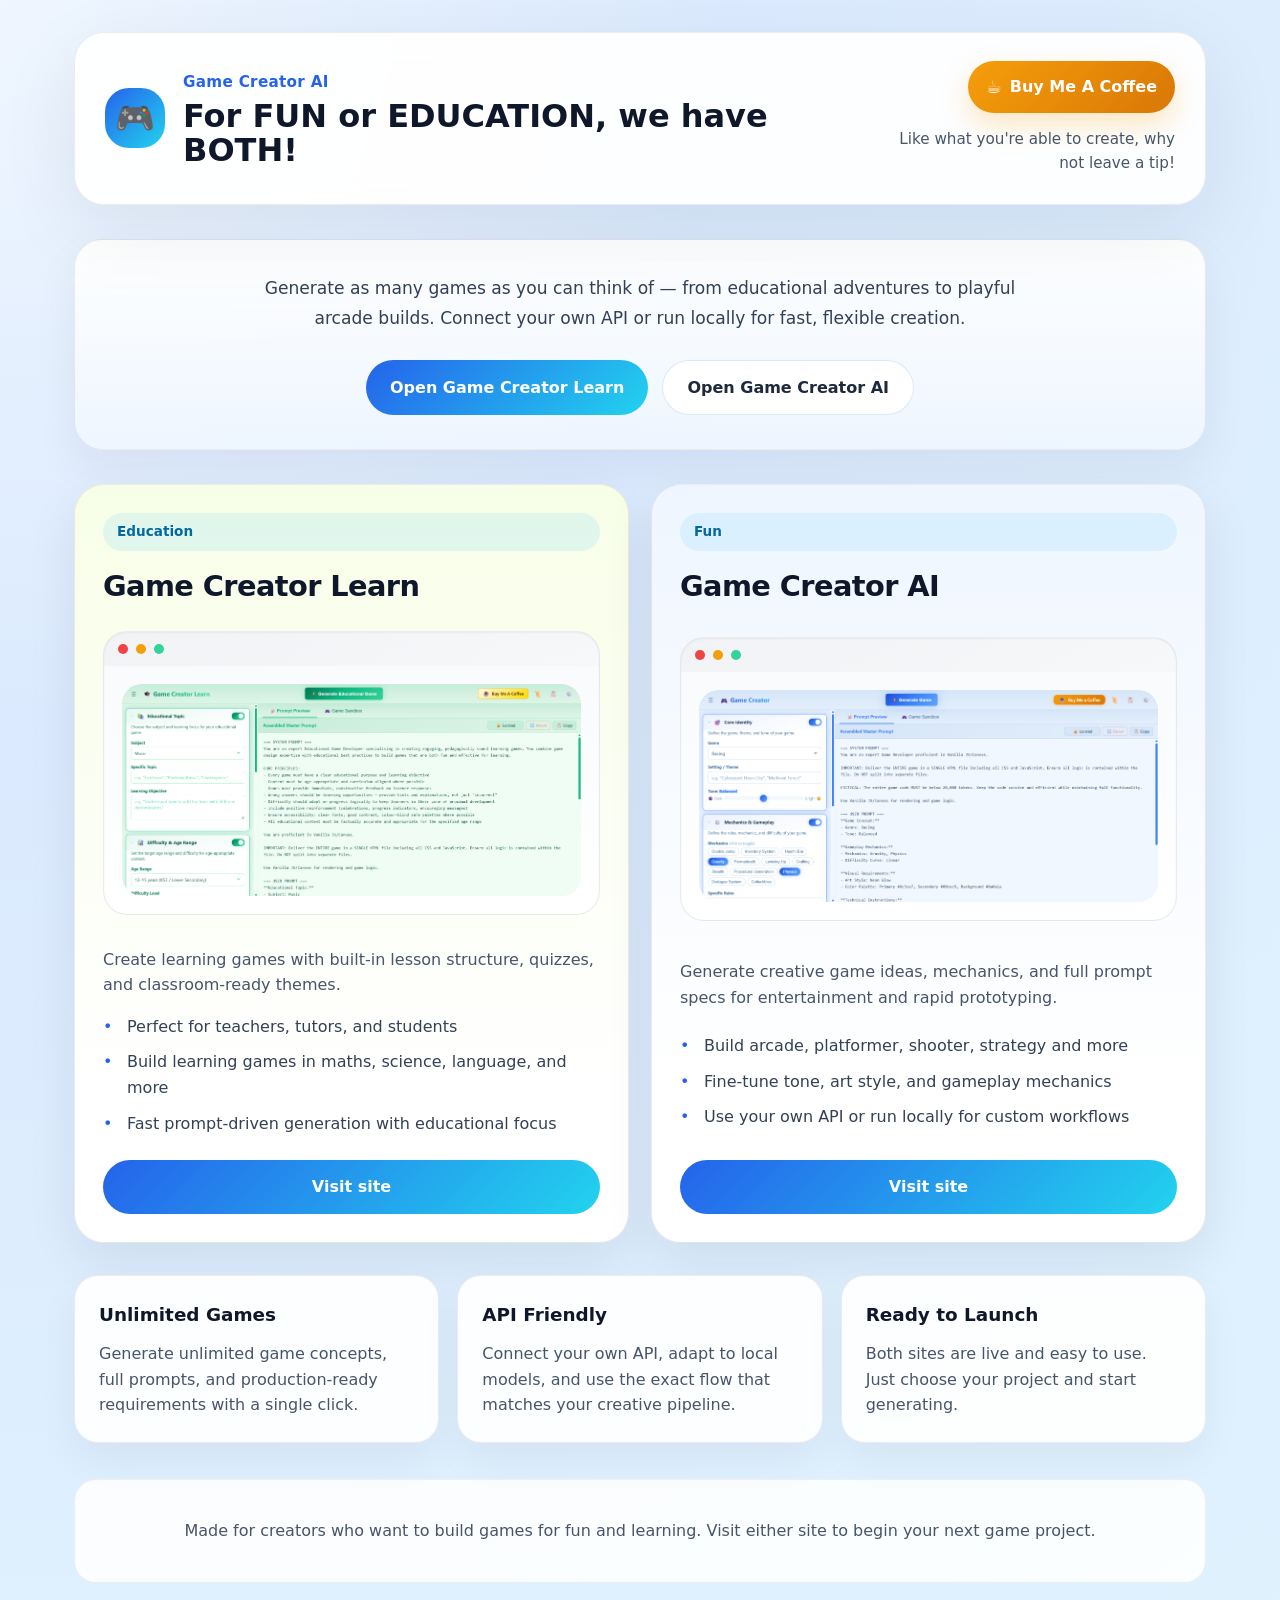
==== landing/index.html @ a36ef40f "Add real site screenshot previews to landing page" ====
<!DOCTYPE html>
<html lang="en">
<head>
  <meta charset="UTF-8">
  <meta name="viewport" content="width=device-width, initial-scale=1.0">
  <title>Game Creator AI — Launchpad</title>
  <link rel="stylesheet" href="style.css">
</head>
<body>
  <div class="page-shell">
    <header class="hero-header">
      <div class="brand-group">
        <div class="brand-mark">🎮</div>
        <div>
          <p class="eyebrow">Game Creator AI</p>
          <h1>For FUN or EDUCATION, we have BOTH!</h1>
        </div>
      </div>

      <div class="top-right">
        <a class="coffee-button" href="https://buymeacoffee.com/alvescrafter" target="_blank" rel="noopener noreferrer">
          <span class="coffee-icon">☕</span>
          Buy Me A Coffee
        </a>
        <p class="coffee-note">Like what you're able to create, why not leave a tip!</p>
      </div>
    </header>

    <section class="hero-panel">
      <p class="hero-copy">Generate as many games as you can think of — from educational adventures to playful arcade builds. Connect your own API or run locally for fast, flexible creation.</p>
      <div class="hero-actions">
        <a class="hero-btn primary" href="https://aigamecreatorlearn.netlify.app/" target="_blank" rel="noopener noreferrer">Open Game Creator Learn</a>
        <a class="hero-btn secondary" href="https://gamecreatorai.netlify.app/" target="_blank" rel="noopener noreferrer">Open Game Creator AI</a>
      </div>
    </section>

    <section class="site-grid">
      <article class="site-card card-bright">
        <div class="site-card-top">
          <div class="site-badge">Education</div>
          <h2>Game Creator Learn</h2>
        </div>

        <div class="site-preview" aria-hidden="true">
          <div class="preview-toolbar"><span></span><span></span><span></span></div>
          <div class="preview-content">
            <div class="preview-window">
              <img class="preview-image" src="../game%20creator%20learn%20pic.png" alt="Game Creator Learn screenshot">
            </div>
          </div>
        </div>

        <p>Create learning games with built-in lesson structure, quizzes, and classroom-ready themes.</p>
        <ul>
          <li>Perfect for teachers, tutors, and students</li>
          <li>Build learning games in maths, science, language, and more</li>
          <li>Fast prompt-driven generation with educational focus</li>
        </ul>
        <a class="card-link" href="https://aigamecreatorlearn.netlify.app/" target="_blank" rel="noopener noreferrer">Visit site</a>
      </article>

      <article class="site-card card-electric">
        <div class="site-card-top">
          <div class="site-badge">Fun</div>
          <h2>Game Creator AI</h2>
        </div>

        <div class="site-preview" aria-hidden="true">
          <div class="preview-toolbar"><span></span><span></span><span></span></div>
          <div class="preview-content">
            <div class="preview-window">
              <img class="preview-image" src="../game%20creator%20pic.png" alt="Game Creator AI screenshot">
            </div>
          </div>
        </div>

        <p>Generate creative game ideas, mechanics, and full prompt specs for entertainment and rapid prototyping.</p>
        <ul>
          <li>Build arcade, platformer, shooter, strategy and more</li>
          <li>Fine-tune tone, art style, and gameplay mechanics</li>
          <li>Use your own API or run locally for custom workflows</li>
        </ul>
        <a class="card-link" href="https://gamecreatorai.netlify.app/" target="_blank" rel="noopener noreferrer">Visit site</a>
      </article>
    </section>

    <section class="feature-row">
      <div class="feature-block">
        <h3>Unlimited Games</h3>
        <p>Generate unlimited game concepts, full prompts, and production-ready requirements with a single click.</p>
      </div>
      <div class="feature-block">
        <h3>API Friendly</h3>
        <p>Connect your own API, adapt to local models, and use the exact flow that matches your creative pipeline.</p>
      </div>
      <div class="feature-block">
        <h3>Ready to Launch</h3>
        <p>Both sites are live and easy to use. Just choose your project and start generating.</p>
      </div>
    </section>

    <footer class="page-footer">
      <p>Made for creators who want to build games for fun and learning. Visit either site to begin your next game project.</p>
    </footer>
  </div>
</body>
</html>
---- landing/style.css ----
* {
  box-sizing: border-box;
}

html, body {
  margin: 0;
  min-height: 100%;
  font-family: Inter, system-ui, -apple-system, BlinkMacSystemFont, 'Segoe UI', sans-serif;
  background: radial-gradient(circle at top left, #eff6ff 0%, #dbeafe 35%, #e0f2fe 100%);
  color: #0f172a;
}

body {
  line-height: 1.6;
}

.page-shell {
  max-width: 1180px;
  margin: 0 auto;
  padding: 32px 24px 48px;
}

.hero-header {
  display: flex;
  flex-wrap: wrap;
  align-items: center;
  justify-content: space-between;
  gap: 20px;
  padding: 28px 30px;
  border-radius: 30px;
  background: rgba(255, 255, 255, 0.94);
  backdrop-filter: blur(16px);
  border: 1px solid rgba(15, 23, 42, 0.08);
  box-shadow: 0 24px 80px rgba(15, 23, 42, 0.08);
}

.brand-group {
  display: flex;
  align-items: center;
  gap: 18px;
}

.brand-mark {
  width: 60px;
  height: 60px;
  border-radius: 24px;
  display: grid;
  place-items: center;
  background: linear-gradient(135deg, #2563eb, #22d3ee);
  color: white;
  font-size: 2rem;
}

.eyebrow {
  margin: 0;
  color: #2563eb;
  font-size: 0.95rem;
  font-weight: 700;
  letter-spacing: 0.02em;
}

.hero-header h1 {
  margin: 6px 0 0;
  font-size: clamp(2rem, 2.4vw, 3.2rem);
  line-height: 1.05;
  max-width: 640px;
}

.top-right {
  display: flex;
  flex-direction: column;
  align-items: flex-end;
  gap: 14px;
  text-align: right;
}

.coffee-button {
  display: inline-flex;
  align-items: center;
  gap: 8px;
  padding: 12px 18px;
  background: linear-gradient(135deg, #f59e0b, #d97706);
  color: white;
  border-radius: 999px;
  font-weight: 700;
  text-decoration: none;
  box-shadow: 0 12px 28px rgba(245, 158, 11, 0.25);
  transition: transform 0.2s ease, box-shadow 0.2s ease;
}

.coffee-button:hover {
  transform: translateY(-1px);
  box-shadow: 0 16px 32px rgba(245, 158, 11, 0.32);
}

.coffee-icon {
  font-size: 1.1rem;
}

.coffee-note {
  margin: 0;
  max-width: 280px;
  color: #475569;
  font-size: 0.95rem;
}

.hero-panel {
  margin-top: 34px;
  padding: 34px 32px;
  border-radius: 28px;
  background: linear-gradient(180deg, rgba(255, 255, 255, 0.96), rgba(239, 246, 255, 0.9));
  border: 1px solid rgba(15, 23, 42, 0.08);
  box-shadow: 0 18px 45px rgba(15, 23, 42, 0.06);
  text-align: center;
}

.hero-copy {
  font-size: 1.07rem;
  max-width: 760px;
  margin: 0 auto 26px;
  color: #334155;
  line-height: 1.75;
}

.hero-actions {
  display: flex;
  flex-wrap: wrap;
  justify-content: center;
  gap: 14px;
}

.hero-btn {
  display: inline-flex;
  align-items: center;
  justify-content: center;
  padding: 14px 24px;
  border-radius: 999px;
  text-decoration: none;
  font-weight: 700;
  min-width: 220px;
  transition: transform 0.2s ease, box-shadow 0.2s ease;
}

.hero-btn.primary {
  background: linear-gradient(135deg, #2563eb, #22d3ee);
  color: white;
}

.hero-btn.secondary {
  border: 1px solid rgba(37, 99, 235, 0.15);
  color: #1e293b;
  background: white;
}

.hero-btn:hover {
  transform: translateY(-1px);
  box-shadow: 0 14px 30px rgba(15, 23, 42, 0.12);
}

.site-grid {
  display: grid;
  grid-template-columns: repeat(2, minmax(0, 1fr));
  gap: 22px;
  margin-top: 34px;
  align-items: stretch;
}

.site-card {
  padding: 28px;
  border-radius: 30px;
  background: white;
  border: 1px solid rgba(15, 23, 42, 0.08);
  box-shadow: 0 18px 50px rgba(15, 23, 42, 0.08);
  display: flex;
  flex-direction: column;
  justify-content: space-between;
}

.site-card-top {
  display: flex;
  flex-direction: column;
  gap: 12px;
}

.site-badge {
  display: inline-flex;
  padding: 8px 14px;
  border-radius: 999px;
  background: rgba(56, 189, 248, 0.12);
  color: #0369a1;
  font-size: 0.85rem;
  font-weight: 700;
}

.site-card h2 {
  margin: 0;
  font-size: 1.8rem;
  letter-spacing: -0.02em;
}

.site-preview {
  margin: 22px 0 16px;
  border-radius: 24px;
  background: linear-gradient(180deg, #f8fafc 0%, #ffffff 100%);
  border: 1px solid rgba(15, 23, 42, 0.08);
  box-shadow: inset 0 1px 2px rgba(15, 23, 42, 0.05);
  overflow: hidden;
}

.preview-toolbar {
  display: flex;
  align-items: center;
  gap: 8px;
  padding: 12px 14px;
  background: linear-gradient(90deg, rgba(15, 23, 42, 0.03), rgba(15, 23, 42, 0.01));
}

.preview-toolbar span {
  display: block;
  width: 10px;
  height: 10px;
  border-radius: 999px;
  background: #cbd5e1;
}

.preview-toolbar span:first-child {
  background: #ef4444;
}

.preview-toolbar span:nth-child(2) {
  background: #f59e0b;
}

.preview-toolbar span:last-child {
  background: #34d399;
}

.preview-content {
  padding: 18px;
}

.preview-window {
  position: relative;
  min-height: 180px;
  border-radius: 20px;
  background: linear-gradient(180deg, #eef2ff 0%, #f8fafc 100%);
  box-shadow: inset 0 4px 12px rgba(15, 23, 42, 0.06);
  overflow: hidden;
}

.preview-image {
  width: 100%;
  height: 100%;
  display: block;
  object-fit: cover;
  border-radius: 20px;
}

.site-card p {
  color: #475569;
  margin: 16px 0;
  font-size: 1rem;
}

.site-card ul {
  list-style: none;
  padding: 0;
  margin: 0 0 24px;
  display: grid;
  gap: 10px;
}

.site-card ul li {
  position: relative;
  padding-left: 24px;
  color: #334155;
}

.site-card ul li::before {
  content: '•';
  position: absolute;
  left: 0;
  top: 0;
  color: #2563eb;
}

.card-link {
  display: inline-flex;
  align-items: center;
  justify-content: center;
  padding: 14px 18px;
  border-radius: 999px;
  text-decoration: none;
  font-weight: 700;
  color: #ffffff;
  background: linear-gradient(135deg, #2563eb, #22d3ee);
  transition: transform 0.2s ease;
}

.card-link:hover {
  transform: translateY(-1px);
}

.card-electric {
  background: linear-gradient(180deg, #eff6ff, #ffffff 80%);
}

.card-bright {
  background: linear-gradient(180deg, #f7fee7, #ffffff 80%);
}

.feature-row {
  display: grid;
  grid-template-columns: repeat(3, minmax(0, 1fr));
  gap: 18px;
  margin-top: 32px;
}

.feature-block {
  padding: 24px;
  border-radius: 24px;
  background: rgba(255, 255, 255, 0.94);
  border: 1px solid rgba(15, 23, 42, 0.08);
  box-shadow: 0 16px 40px rgba(15, 23, 42, 0.05);
}

.feature-block h3 {
  margin-top: 0;
  margin-bottom: 12px;
  font-size: 1.15rem;
}

.feature-block p {
  margin: 0;
  color: #475569;
}

.page-footer {
  margin-top: 36px;
  padding: 22px 24px;
  border-radius: 22px;
  background: rgba(255, 255, 255, 0.88);
  text-align: center;
  border: 1px solid rgba(15, 23, 42, 0.06);
  color: #475569;
}

@media (max-width: 980px) {
  .site-grid,
  .feature-row {
    grid-template-columns: 1fr;
  }
}

@media (max-width: 720px) {
  .hero-header {
    padding: 22px 20px;
  }

  .top-right {
    width: 100%;
    flex-direction: column;
    align-items: flex-start;
    text-align: left;
  }

  .coffee-note {
    max-width: none;
  }

  .page-shell {
    padding: 22px 18px 36px;
  }

  .hero-panel {
    padding: 26px 22px;
  }

  .hero-btn {
    min-width: auto;
    width: 100%;
  }
}
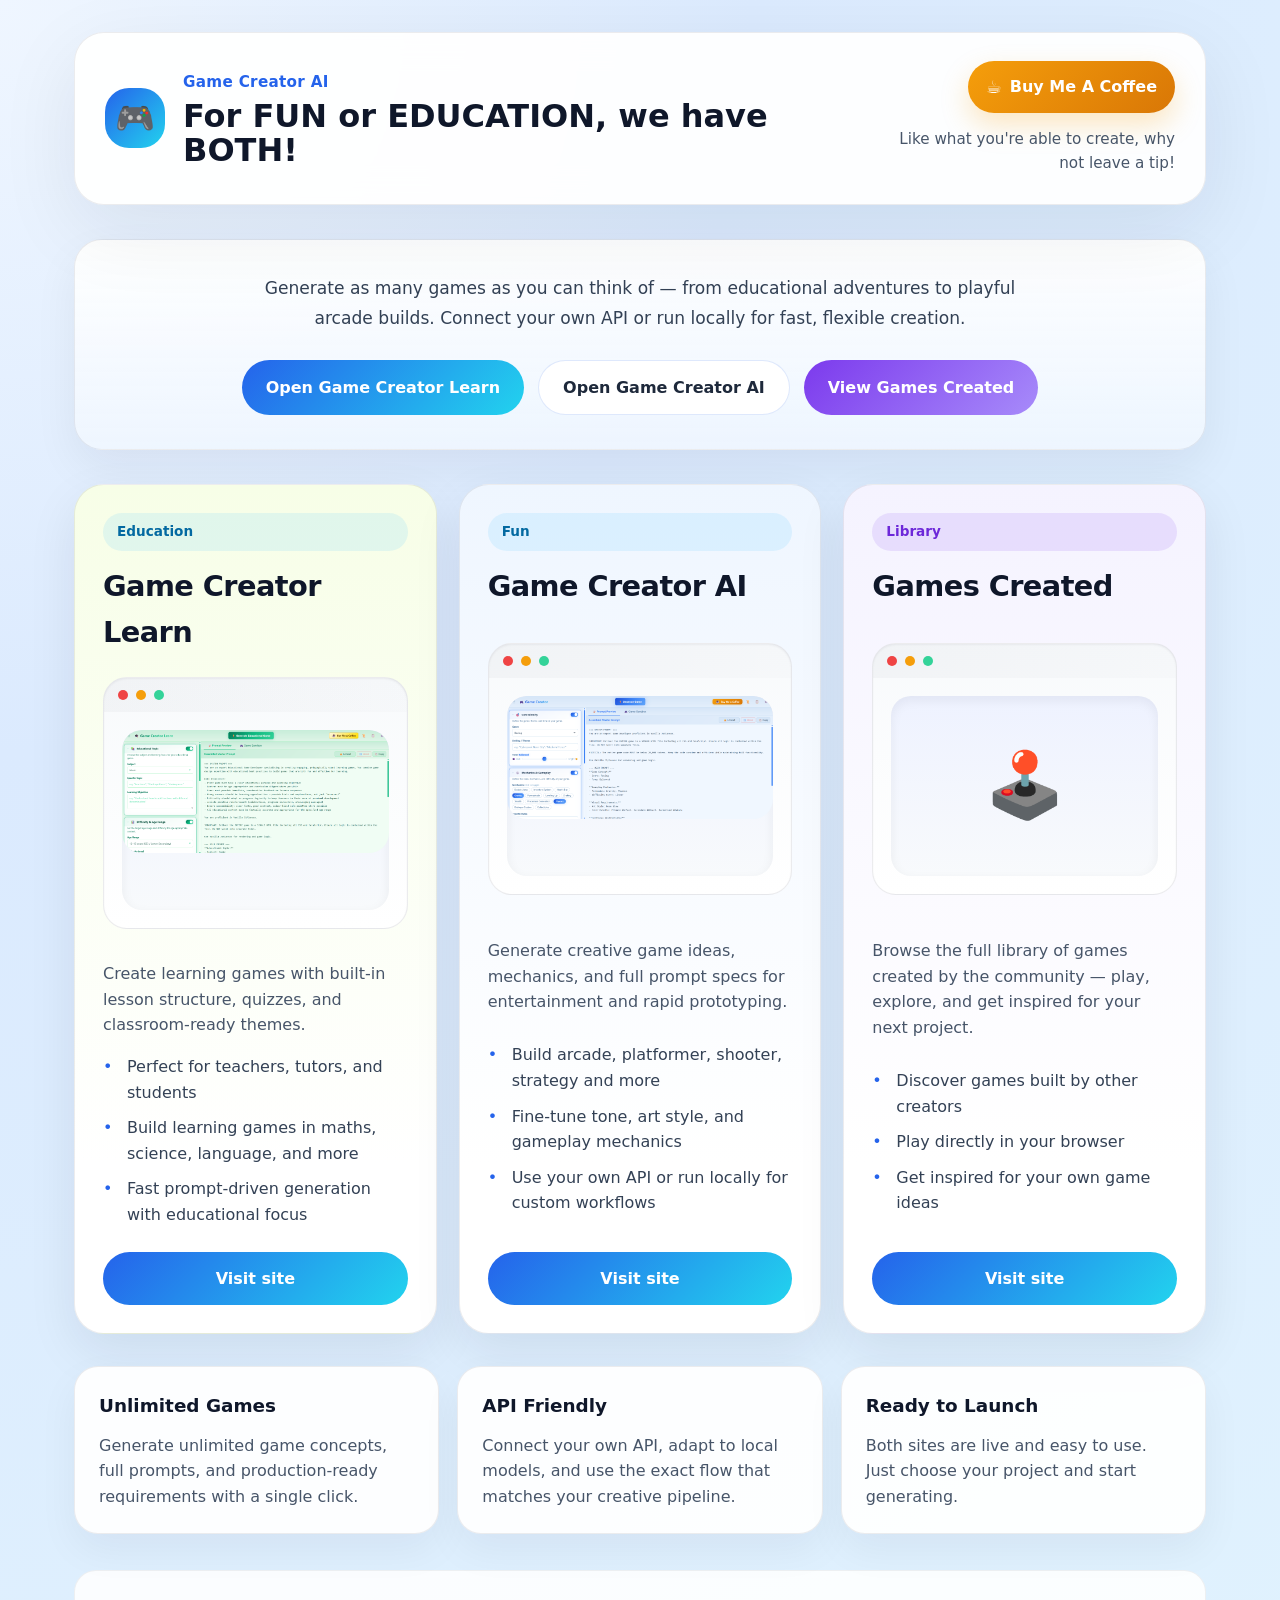
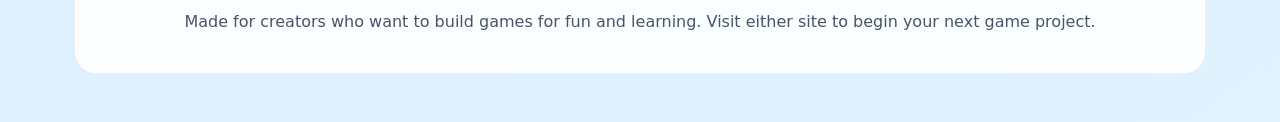
==== commit f9dbf780: "Add View Games Created link and card to landing page" ====
--- a/landing/index.html
+++ b/landing/index.html
@@ -30,7 +30,8 @@
       <p class="hero-copy">Generate as many games as you can think of — from educational adventures to playful arcade builds. Connect your own API or run locally for fast, flexible creation.</p>
       <div class="hero-actions">
         <a class="hero-btn primary" href="https://aigamecreatorlearn.netlify.app/" target="_blank" rel="noopener noreferrer">Open Game Creator Learn</a>
-        <a class="hero-btn secondary" href="https://gamecreatorai.netlify.app/" target="_blank" rel="noopener noreferrer">Open Game Creator AI</a>
+        <a class="hero-btn secondary" href="https://aigamecreator.netlify.app/" target="_blank" rel="noopener noreferrer">Open Game Creator AI</a>
+        <a class="hero-btn tertiary" href="https://gamegeneratorailibrary.netlify.app/" target="_blank" rel="noopener noreferrer">View Games Created</a>
       </div>
     </section>
 
@@ -80,7 +81,31 @@
           <li>Fine-tune tone, art style, and gameplay mechanics</li>
           <li>Use your own API or run locally for custom workflows</li>
         </ul>
-        <a class="card-link" href="https://gamecreatorai.netlify.app/" target="_blank" rel="noopener noreferrer">Visit site</a>
+        <a class="card-link" href="https://aigamecreator.netlify.app/" target="_blank" rel="noopener noreferrer">Visit site</a>
+      </article>
+
+      <article class="site-card card-library">
+        <div class="site-card-top">
+          <div class="site-badge">Library</div>
+          <h2>Games Created</h2>
+        </div>
+
+        <div class="site-preview" aria-hidden="true">
+          <div class="preview-toolbar"><span></span><span></span><span></span></div>
+          <div class="preview-content">
+            <div class="preview-window">
+              <div class="preview-placeholder">🕹️</div>
+            </div>
+          </div>
+        </div>
+
+        <p>Browse the full library of games created by the community — play, explore, and get inspired for your next project.</p>
+        <ul>
+          <li>Discover games built by other creators</li>
+          <li>Play directly in your browser</li>
+          <li>Get inspired for your own game ideas</li>
+        </ul>
+        <a class="card-link" href="https://gamegeneratorailibrary.netlify.app/" target="_blank" rel="noopener noreferrer">Visit site</a>
       </article>
     </section>
 
--- a/landing/style.css
+++ b/landing/style.css
@@ -152,6 +152,11 @@
   background: white;
 }
 
+.hero-btn.tertiary {
+  background: linear-gradient(135deg, #7c3aed, #a78bfa);
+  color: white;
+}
+
 .hero-btn:hover {
   transform: translateY(-1px);
   box-shadow: 0 14px 30px rgba(15, 23, 42, 0.12);
@@ -159,7 +164,7 @@
 
 .site-grid {
   display: grid;
-  grid-template-columns: repeat(2, minmax(0, 1fr));
+  grid-template-columns: repeat(3, minmax(0, 1fr));
   gap: 22px;
   margin-top: 34px;
   align-items: stretch;
@@ -309,6 +314,22 @@
   background: linear-gradient(180deg, #f7fee7, #ffffff 80%);
 }
 
+.card-library {
+  background: linear-gradient(180deg, #f5f3ff, #ffffff 80%);
+}
+
+.card-library .site-badge {
+  background: rgba(124, 58, 237, 0.12);
+  color: #6d28d9;
+}
+
+.preview-placeholder {
+  display: grid;
+  place-items: center;
+  min-height: 180px;
+  font-size: 4rem;
+}
+
 .feature-row {
   display: grid;
   grid-template-columns: repeat(3, minmax(0, 1fr));
@@ -345,6 +366,12 @@
   color: #475569;
 }
 
+@media (max-width: 1080px) {
+  .site-grid {
+    grid-template-columns: 1fr 1fr;
+  }
+}
+
 @media (max-width: 980px) {
   .site-grid,
   .feature-row {
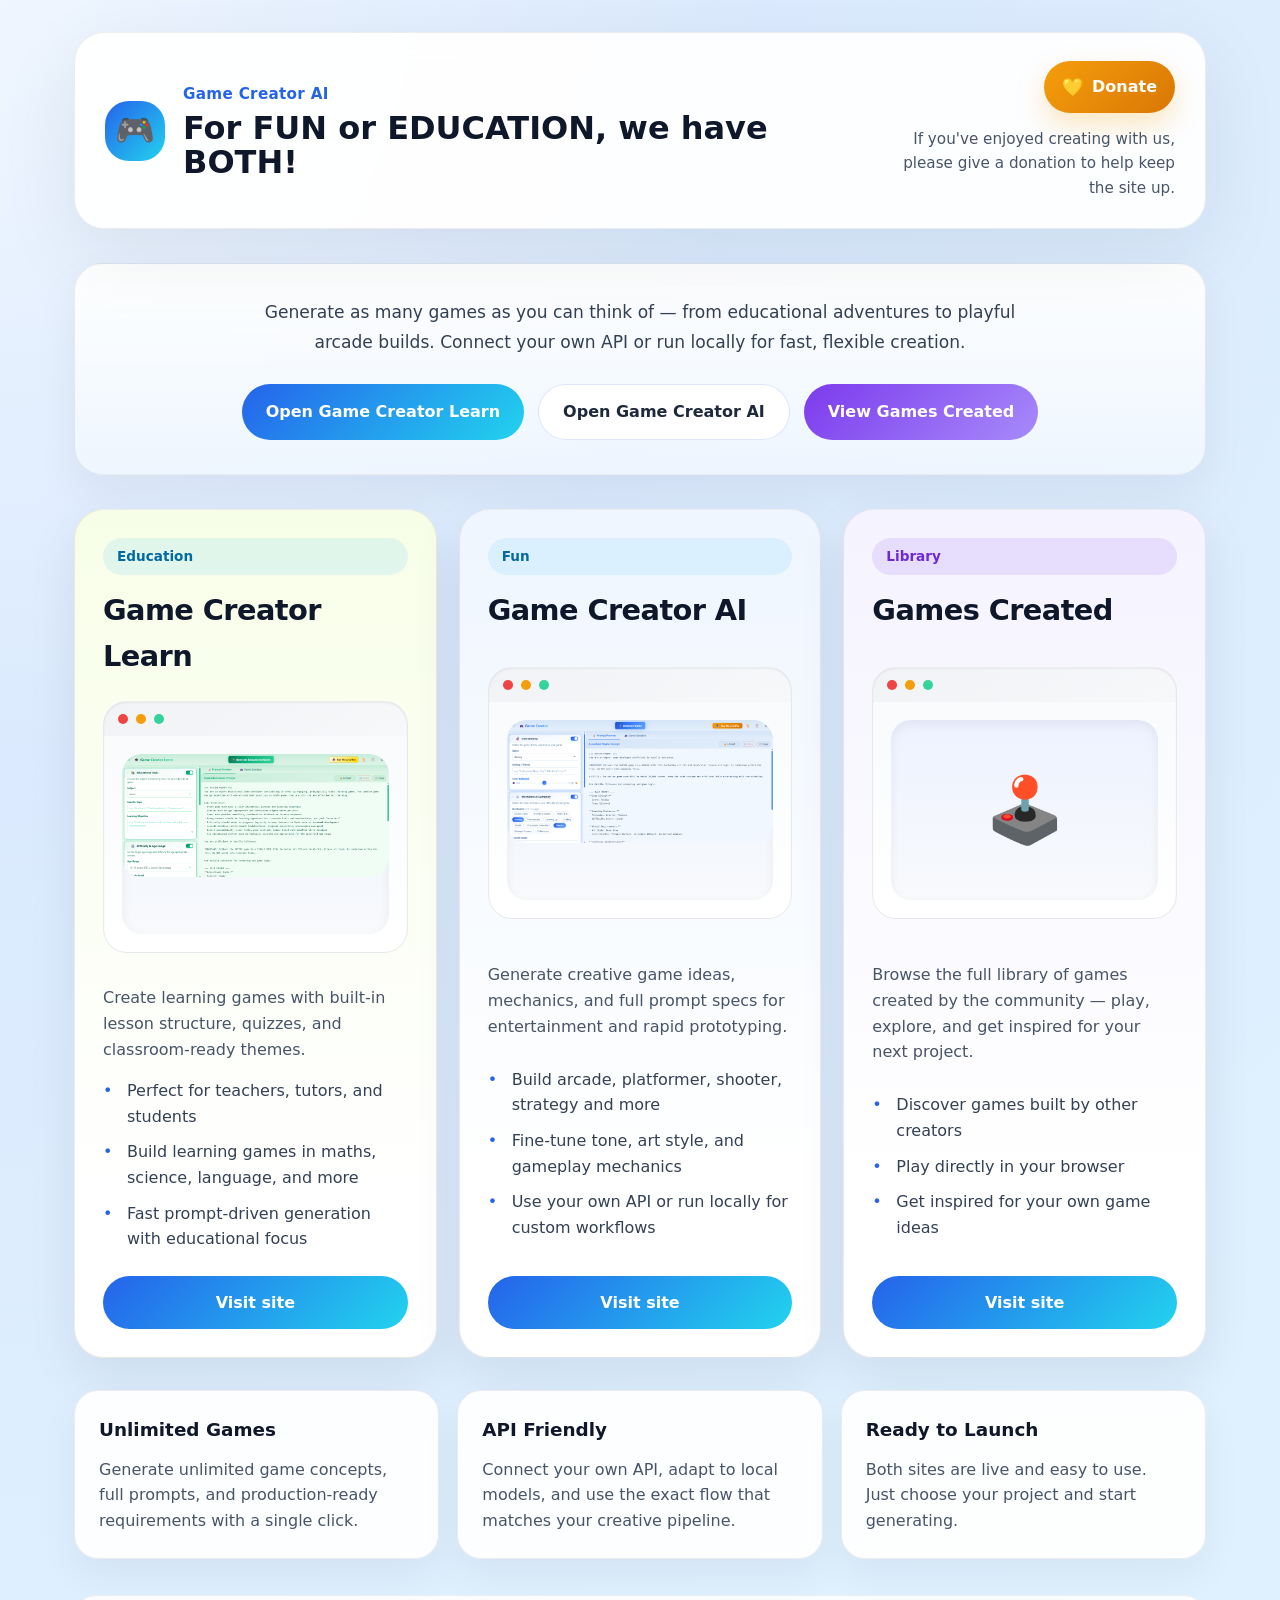
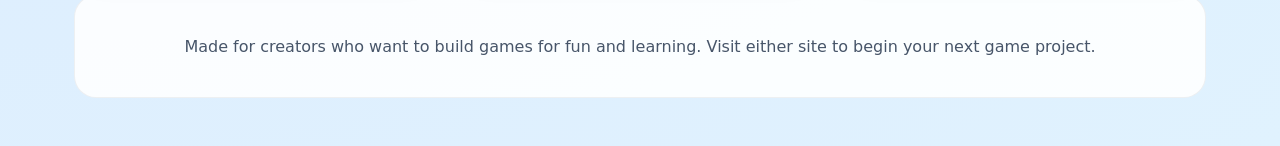
==== commit a286f23e: "Replace Buy Me A Coffee link with Donate link and update text" ====
--- a/landing/index.html
+++ b/landing/index.html
@@ -18,11 +18,11 @@
       </div>
 
       <div class="top-right">
-        <a class="coffee-button" href="https://buymeacoffee.com/alvescrafter" target="_blank" rel="noopener noreferrer">
-          <span class="coffee-icon">☕</span>
-          Buy Me A Coffee
+        <a class="coffee-button" href="https://buy.stripe.com/5kQ9AVgCY5dJ77TbIA9R600" target="_blank" rel="noopener noreferrer">
+          <span class="coffee-icon">💛</span>
+          Donate
         </a>
-        <p class="coffee-note">Like what you're able to create, why not leave a tip!</p>
+        <p class="coffee-note">If you've enjoyed creating with us, please give a donation to help keep the site up.</p>
       </div>
     </header>
 
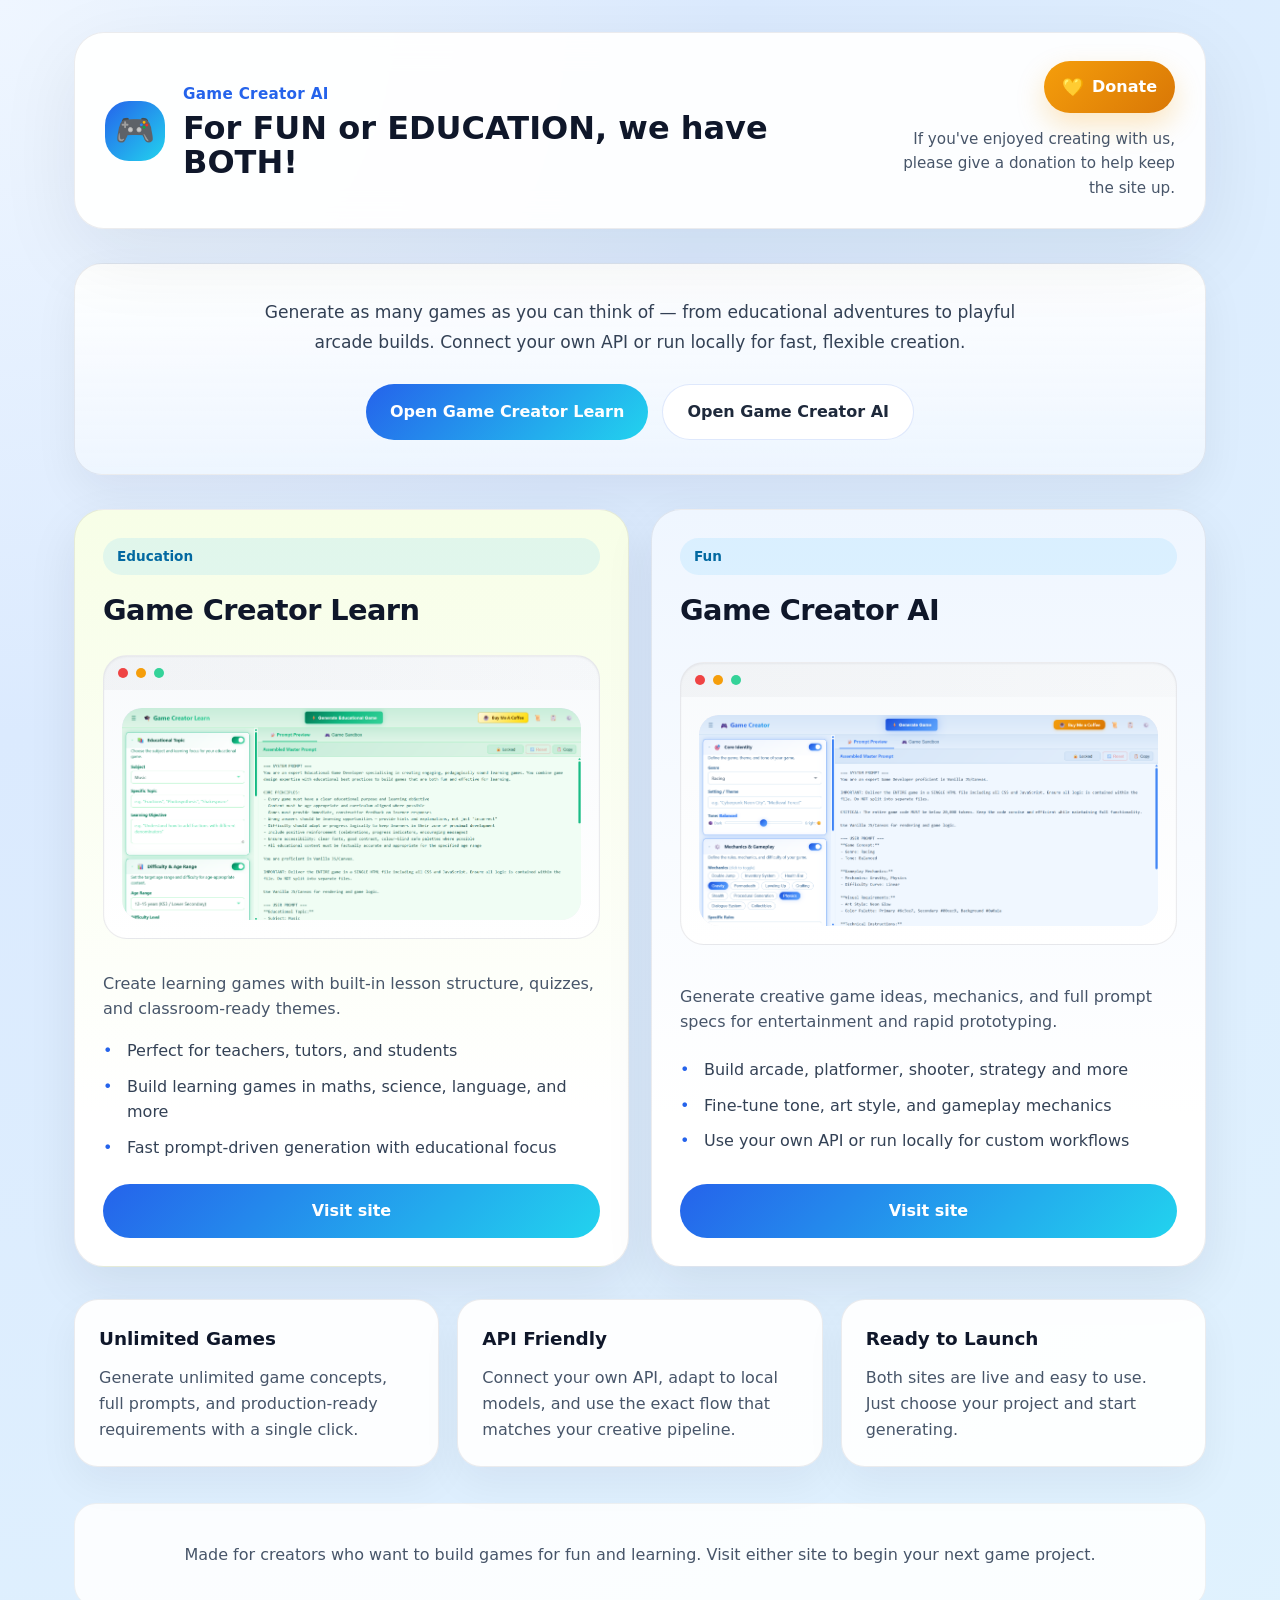
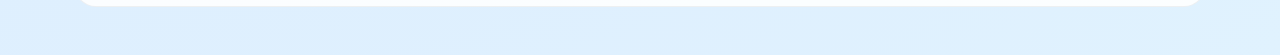
==== commit c4ffb412: "Remove library card and Games Created button, adjust grid to 2 columns" ====
--- a/landing/index.html
+++ b/landing/index.html
@@ -31,7 +31,6 @@
       <div class="hero-actions">
         <a class="hero-btn primary" href="https://aigamecreatorlearn.netlify.app/" target="_blank" rel="noopener noreferrer">Open Game Creator Learn</a>
         <a class="hero-btn secondary" href="https://aigamecreator.netlify.app/" target="_blank" rel="noopener noreferrer">Open Game Creator AI</a>
-        <a class="hero-btn tertiary" href="https://gamegeneratorailibrary.netlify.app/" target="_blank" rel="noopener noreferrer">View Games Created</a>
       </div>
     </section>
 
@@ -84,29 +83,7 @@
         <a class="card-link" href="https://aigamecreator.netlify.app/" target="_blank" rel="noopener noreferrer">Visit site</a>
       </article>
 
-      <article class="site-card card-library">
-        <div class="site-card-top">
-          <div class="site-badge">Library</div>
-          <h2>Games Created</h2>
-        </div>
 
-        <div class="site-preview" aria-hidden="true">
-          <div class="preview-toolbar"><span></span><span></span><span></span></div>
-          <div class="preview-content">
-            <div class="preview-window">
-              <div class="preview-placeholder">🕹️</div>
-            </div>
-          </div>
-        </div>
-
-        <p>Browse the full library of games created by the community — play, explore, and get inspired for your next project.</p>
-        <ul>
-          <li>Discover games built by other creators</li>
-          <li>Play directly in your browser</li>
-          <li>Get inspired for your own game ideas</li>
-        </ul>
-        <a class="card-link" href="https://gamegeneratorailibrary.netlify.app/" target="_blank" rel="noopener noreferrer">Visit site</a>
-      </article>
     </section>
 
     <section class="feature-row">
--- a/landing/style.css
+++ b/landing/style.css
@@ -152,10 +152,6 @@
   background: white;
 }
 
-.hero-btn.tertiary {
-  background: linear-gradient(135deg, #7c3aed, #a78bfa);
-  color: white;
-}
 
 .hero-btn:hover {
   transform: translateY(-1px);
@@ -164,7 +160,7 @@
 
 .site-grid {
   display: grid;
-  grid-template-columns: repeat(3, minmax(0, 1fr));
+  grid-template-columns: repeat(2, minmax(0, 1fr));
   gap: 22px;
   margin-top: 34px;
   align-items: stretch;
@@ -314,21 +310,7 @@
   background: linear-gradient(180deg, #f7fee7, #ffffff 80%);
 }
 
-.card-library {
-  background: linear-gradient(180deg, #f5f3ff, #ffffff 80%);
-}
-
-.card-library .site-badge {
-  background: rgba(124, 58, 237, 0.12);
-  color: #6d28d9;
-}
-
-.preview-placeholder {
-  display: grid;
-  place-items: center;
-  min-height: 180px;
-  font-size: 4rem;
-}
+
 
 .feature-row {
   display: grid;
@@ -366,12 +348,6 @@
   color: #475569;
 }
 
-@media (max-width: 1080px) {
-  .site-grid {
-    grid-template-columns: 1fr 1fr;
-  }
-}
-
 @media (max-width: 980px) {
   .site-grid,
   .feature-row {
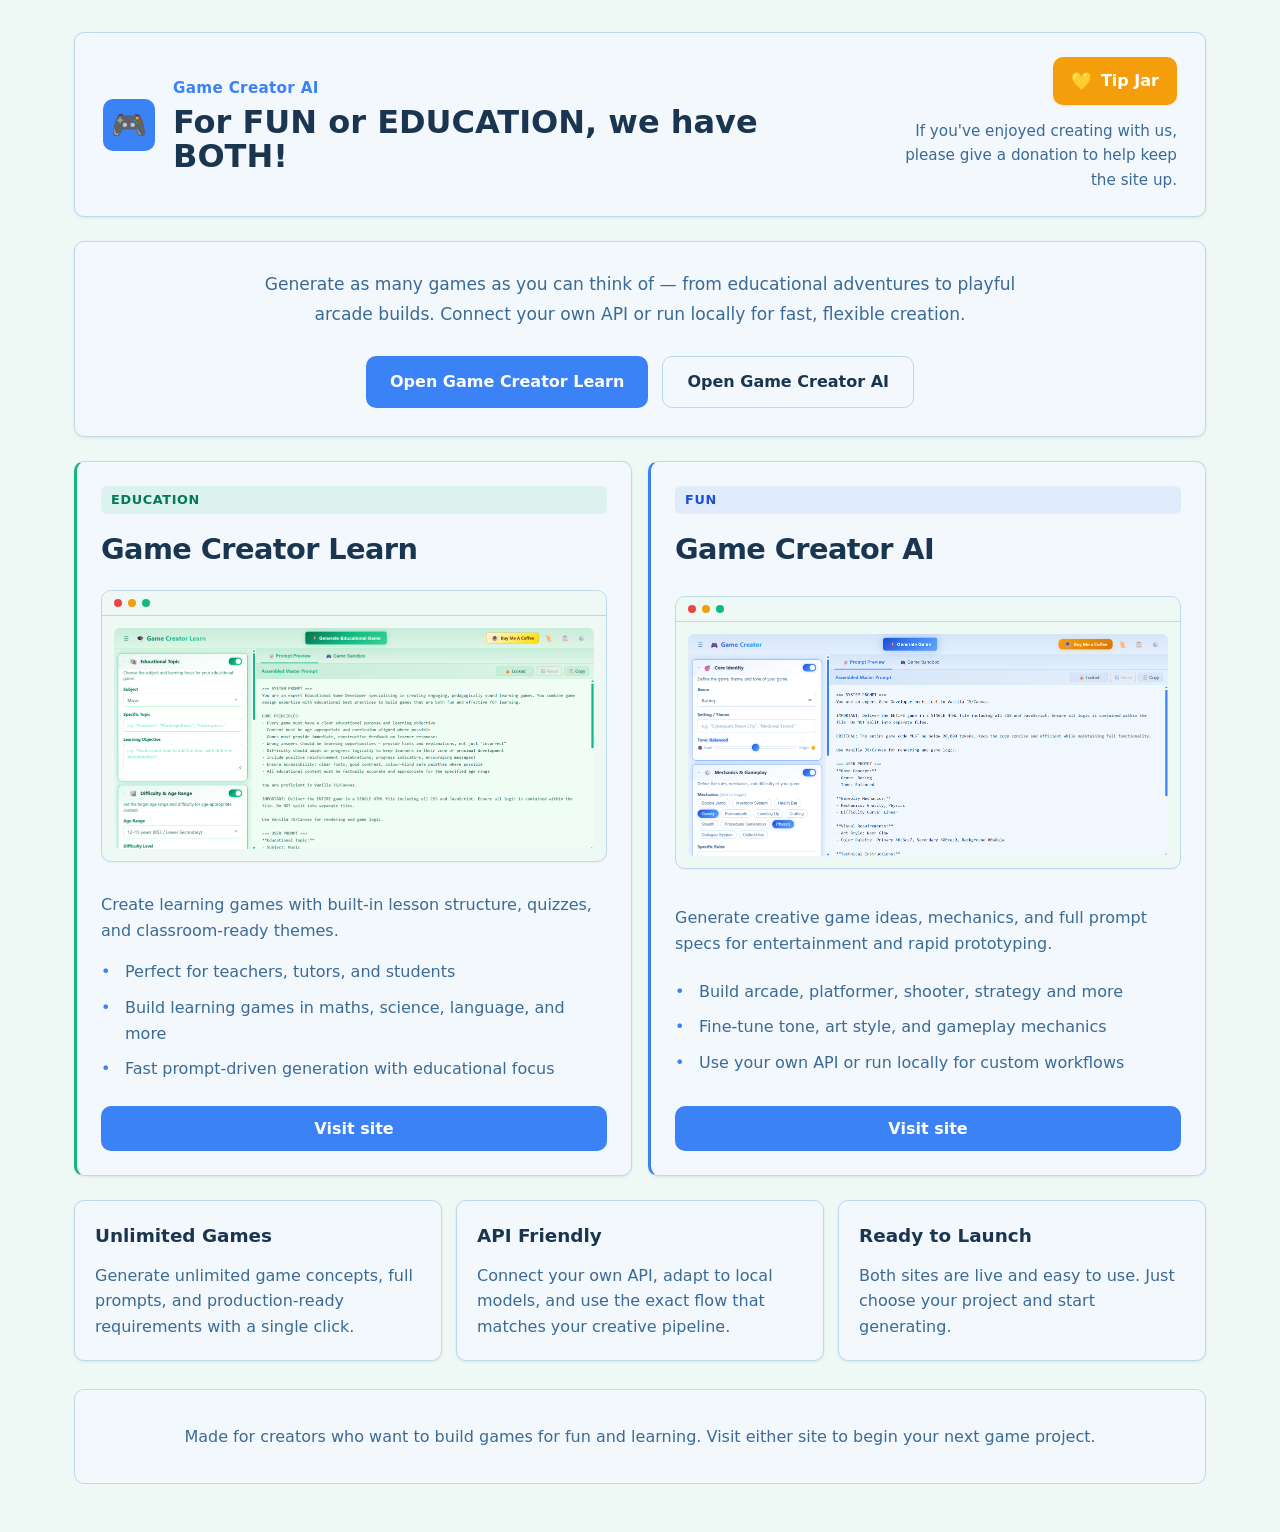
==== commit d042c5c9: "Rename Donate button to Tip Jar" ====
--- a/landing/index.html
+++ b/landing/index.html
@@ -20,7 +20,7 @@
       <div class="top-right">
         <a class="coffee-button" href="https://buy.stripe.com/5kQ9AVgCY5dJ77TbIA9R600" target="_blank" rel="noopener noreferrer">
           <span class="coffee-icon">💛</span>
-          Donate
+          Tip Jar
         </a>
         <p class="coffee-note">If you've enjoyed creating with us, please give a donation to help keep the site up.</p>
       </div>
--- a/landing/style.css
+++ b/landing/style.css
@@ -1,3 +1,29 @@
+:root {
+  --bg-primary: #eef8f5;
+  --surface: #f3f8fc;
+  --border-blue: #bcd9ee;
+  --border-green: #9bd9b6;
+  --border: #bcd9ee;
+  --text-primary: #1a3550;
+  --text-secondary: #3a6a96;
+  --text-muted: #7da8cc;
+  --blue: #3b82f6;
+  --blue-hover: #60a5fa;
+  --blue-dark: #1d4ed8;
+  --green: #10b981;
+  --green-hover: #34d399;
+  --green-dark: #047857;
+  --tint-blue: rgba(59, 130, 246, 0.10);
+  --tint-green: rgba(16, 185, 129, 0.10);
+  --tint-preview: #eef5ff;
+  --radius-sm: 6px;
+  --radius-md: 10px;
+  --radius-lg: 14px;
+  --shadow-sm: 0 1px 3px rgba(0, 0, 0, 0.08);
+  --shadow-md: 0 4px 12px rgba(0, 0, 0, 0.10);
+  --transition: 0.2s ease;
+}
+
 * {
   box-sizing: border-box;
 }
@@ -6,8 +32,8 @@
   margin: 0;
   min-height: 100%;
   font-family: Inter, system-ui, -apple-system, BlinkMacSystemFont, 'Segoe UI', sans-serif;
-  background: radial-gradient(circle at top left, #eff6ff 0%, #dbeafe 35%, #e0f2fe 100%);
-  color: #0f172a;
+  background: var(--bg-primary);
+  color: var(--text-primary);
 }
 
 body {
@@ -26,12 +52,11 @@
   align-items: center;
   justify-content: space-between;
   gap: 20px;
-  padding: 28px 30px;
-  border-radius: 30px;
-  background: rgba(255, 255, 255, 0.94);
-  backdrop-filter: blur(16px);
-  border: 1px solid rgba(15, 23, 42, 0.08);
-  box-shadow: 0 24px 80px rgba(15, 23, 42, 0.08);
+  padding: 24px 28px;
+  border-radius: var(--radius-md);
+  background: var(--surface);
+  border: 1px solid var(--border);
+  box-shadow: var(--shadow-sm);
 }
 
 .brand-group {
@@ -41,19 +66,19 @@
 }
 
 .brand-mark {
-  width: 60px;
-  height: 60px;
-  border-radius: 24px;
+  width: 52px;
+  height: 52px;
+  border-radius: var(--radius-md);
   display: grid;
   place-items: center;
-  background: linear-gradient(135deg, #2563eb, #22d3ee);
+  background: var(--blue);
   color: white;
-  font-size: 2rem;
+  font-size: 1.8rem;
 }
 
 .eyebrow {
   margin: 0;
-  color: #2563eb;
+  color: var(--blue);
   font-size: 0.95rem;
   font-weight: 700;
   letter-spacing: 0.02em;
@@ -78,19 +103,19 @@
   display: inline-flex;
   align-items: center;
   gap: 8px;
-  padding: 12px 18px;
-  background: linear-gradient(135deg, #f59e0b, #d97706);
+  padding: 10px 18px;
+  background: #f59e0b;
   color: white;
-  border-radius: 999px;
+  border-radius: var(--radius-md);
   font-weight: 700;
   text-decoration: none;
-  box-shadow: 0 12px 28px rgba(245, 158, 11, 0.25);
-  transition: transform 0.2s ease, box-shadow 0.2s ease;
+  box-shadow: 0 1px 2px rgba(245, 158, 11, 0.2);
+  transition: background var(--transition), box-shadow var(--transition);
 }
 
 .coffee-button:hover {
-  transform: translateY(-1px);
-  box-shadow: 0 16px 32px rgba(245, 158, 11, 0.32);
+  background: #d97706;
+  box-shadow: 0 2px 6px rgba(245, 158, 11, 0.25);
 }
 
 .coffee-icon {
@@ -100,17 +125,17 @@
 .coffee-note {
   margin: 0;
   max-width: 280px;
-  color: #475569;
+  color: var(--text-secondary);
   font-size: 0.95rem;
 }
 
 .hero-panel {
-  margin-top: 34px;
-  padding: 34px 32px;
-  border-radius: 28px;
-  background: linear-gradient(180deg, rgba(255, 255, 255, 0.96), rgba(239, 246, 255, 0.9));
-  border: 1px solid rgba(15, 23, 42, 0.08);
-  box-shadow: 0 18px 45px rgba(15, 23, 42, 0.06);
+  margin-top: 24px;
+  padding: 28px 28px;
+  border-radius: var(--radius-md);
+  background: var(--surface);
+  border: 1px solid var(--border);
+  box-shadow: var(--shadow-sm);
   text-align: center;
 }
 
@@ -118,7 +143,7 @@
   font-size: 1.07rem;
   max-width: 760px;
   margin: 0 auto 26px;
-  color: #334155;
+  color: var(--text-secondary);
   line-height: 1.75;
 }
 
@@ -133,45 +158,49 @@
   display: inline-flex;
   align-items: center;
   justify-content: center;
-  padding: 14px 24px;
-  border-radius: 999px;
+  padding: 12px 24px;
+  border-radius: var(--radius-md);
   text-decoration: none;
   font-weight: 700;
   min-width: 220px;
-  transition: transform 0.2s ease, box-shadow 0.2s ease;
+  transition: background var(--transition), box-shadow var(--transition);
 }
 
 .hero-btn.primary {
-  background: linear-gradient(135deg, #2563eb, #22d3ee);
+  background: var(--blue);
   color: white;
 }
 
+.hero-btn.primary:hover {
+  background: var(--blue-hover);
+  box-shadow: 0 2px 8px rgba(59, 130, 246, 0.25);
+}
+
 .hero-btn.secondary {
-  border: 1px solid rgba(37, 99, 235, 0.15);
-  color: #1e293b;
-  background: white;
-}
-
-
-.hero-btn:hover {
-  transform: translateY(-1px);
-  box-shadow: 0 14px 30px rgba(15, 23, 42, 0.12);
+  border: 1px solid var(--border);
+  color: var(--text-primary);
+  background: var(--surface);
+}
+
+.hero-btn.secondary:hover {
+  background: var(--bg-primary);
+  box-shadow: var(--shadow-sm);
 }
 
 .site-grid {
   display: grid;
   grid-template-columns: repeat(2, minmax(0, 1fr));
-  gap: 22px;
-  margin-top: 34px;
+  gap: 16px;
+  margin-top: 24px;
   align-items: stretch;
 }
 
 .site-card {
-  padding: 28px;
-  border-radius: 30px;
-  background: white;
-  border: 1px solid rgba(15, 23, 42, 0.08);
-  box-shadow: 0 18px 50px rgba(15, 23, 42, 0.08);
+  padding: 24px;
+  border-radius: var(--radius-md);
+  background: var(--surface);
+  border: 1px solid var(--border);
+  box-shadow: var(--shadow-sm);
   display: flex;
   flex-direction: column;
   justify-content: space-between;
@@ -185,12 +214,14 @@
 
 .site-badge {
   display: inline-flex;
-  padding: 8px 14px;
-  border-radius: 999px;
-  background: rgba(56, 189, 248, 0.12);
-  color: #0369a1;
-  font-size: 0.85rem;
+  padding: 4px 10px;
+  border-radius: var(--radius-sm);
+  background: var(--tint-blue);
+  color: var(--blue-dark);
+  font-size: 0.8rem;
   font-weight: 700;
+  text-transform: uppercase;
+  letter-spacing: 0.05em;
 }
 
 .site-card h2 {
@@ -200,27 +231,28 @@
 }
 
 .site-preview {
-  margin: 22px 0 16px;
-  border-radius: 24px;
-  background: linear-gradient(180deg, #f8fafc 0%, #ffffff 100%);
-  border: 1px solid rgba(15, 23, 42, 0.08);
-  box-shadow: inset 0 1px 2px rgba(15, 23, 42, 0.05);
+  margin: 18px 0 14px;
+  border-radius: var(--radius-md);
+  background: var(--bg-primary);
+  border: 1px solid var(--border);
+  box-shadow: 0 1px 2px rgba(0, 0, 0, 0.04);
   overflow: hidden;
 }
 
 .preview-toolbar {
   display: flex;
   align-items: center;
-  gap: 8px;
-  padding: 12px 14px;
-  background: linear-gradient(90deg, rgba(15, 23, 42, 0.03), rgba(15, 23, 42, 0.01));
+  gap: 6px;
+  padding: 8px 12px;
+  background: var(--bg-primary);
+  border-bottom: 1px solid var(--border);
 }
 
 .preview-toolbar span {
   display: block;
-  width: 10px;
-  height: 10px;
-  border-radius: 999px;
+  width: 8px;
+  height: 8px;
+  border-radius: 50%;
   background: #cbd5e1;
 }
 
@@ -233,19 +265,18 @@
 }
 
 .preview-toolbar span:last-child {
-  background: #34d399;
+  background: var(--green);
 }
 
 .preview-content {
-  padding: 18px;
+  padding: 12px;
 }
 
 .preview-window {
   position: relative;
   min-height: 180px;
-  border-radius: 20px;
-  background: linear-gradient(180deg, #eef2ff 0%, #f8fafc 100%);
-  box-shadow: inset 0 4px 12px rgba(15, 23, 42, 0.06);
+  border-radius: var(--radius-sm);
+  background: var(--tint-preview);
   overflow: hidden;
 }
 
@@ -254,11 +285,11 @@
   height: 100%;
   display: block;
   object-fit: cover;
-  border-radius: 20px;
+  border-radius: 4px;
 }
 
 .site-card p {
-  color: #475569;
+  color: var(--text-secondary);
   margin: 16px 0;
   font-size: 1rem;
 }
@@ -274,7 +305,7 @@
 .site-card ul li {
   position: relative;
   padding-left: 24px;
-  color: #334155;
+  color: var(--text-secondary);
 }
 
 .site-card ul li::before {
@@ -282,32 +313,37 @@
   position: absolute;
   left: 0;
   top: 0;
-  color: #2563eb;
+  color: var(--blue);
 }
 
 .card-link {
   display: inline-flex;
   align-items: center;
   justify-content: center;
-  padding: 14px 18px;
-  border-radius: 999px;
+  padding: 10px 18px;
+  border-radius: var(--radius-md);
   text-decoration: none;
   font-weight: 700;
   color: #ffffff;
-  background: linear-gradient(135deg, #2563eb, #22d3ee);
-  transition: transform 0.2s ease;
+  background: var(--blue);
+  transition: background var(--transition);
 }
 
 .card-link:hover {
-  transform: translateY(-1px);
+  background: var(--blue-hover);
 }
 
 .card-electric {
-  background: linear-gradient(180deg, #eff6ff, #ffffff 80%);
+  border-left: 3px solid var(--blue);
 }
 
 .card-bright {
-  background: linear-gradient(180deg, #f7fee7, #ffffff 80%);
+  border-left: 3px solid var(--green);
+}
+
+.card-bright .site-badge {
+  background: var(--tint-green);
+  color: var(--green-dark);
 }
 
 
@@ -315,37 +351,38 @@
 .feature-row {
   display: grid;
   grid-template-columns: repeat(3, minmax(0, 1fr));
-  gap: 18px;
-  margin-top: 32px;
+  gap: 14px;
+  margin-top: 24px;
 }
 
 .feature-block {
-  padding: 24px;
-  border-radius: 24px;
-  background: rgba(255, 255, 255, 0.94);
-  border: 1px solid rgba(15, 23, 42, 0.08);
-  box-shadow: 0 16px 40px rgba(15, 23, 42, 0.05);
+  padding: 20px;
+  border-radius: var(--radius-md);
+  background: var(--surface);
+  border: 1px solid var(--border);
+  box-shadow: var(--shadow-sm);
 }
 
 .feature-block h3 {
   margin-top: 0;
   margin-bottom: 12px;
   font-size: 1.15rem;
+  color: var(--text-primary);
 }
 
 .feature-block p {
   margin: 0;
-  color: #475569;
+  color: var(--text-secondary);
 }
 
 .page-footer {
-  margin-top: 36px;
-  padding: 22px 24px;
-  border-radius: 22px;
-  background: rgba(255, 255, 255, 0.88);
+  margin-top: 28px;
+  padding: 18px 24px;
+  border-radius: var(--radius-md);
+  background: var(--surface);
   text-align: center;
-  border: 1px solid rgba(15, 23, 42, 0.06);
-  color: #475569;
+  border: 1px solid var(--border);
+  color: var(--text-secondary);
 }
 
 @media (max-width: 980px) {
@@ -357,7 +394,7 @@
 
 @media (max-width: 720px) {
   .hero-header {
-    padding: 22px 20px;
+    padding: 18px 16px;
   }
 
   .top-right {
@@ -376,7 +413,7 @@
   }
 
   .hero-panel {
-    padding: 26px 22px;
+    padding: 20px 16px;
   }
 
   .hero-btn {
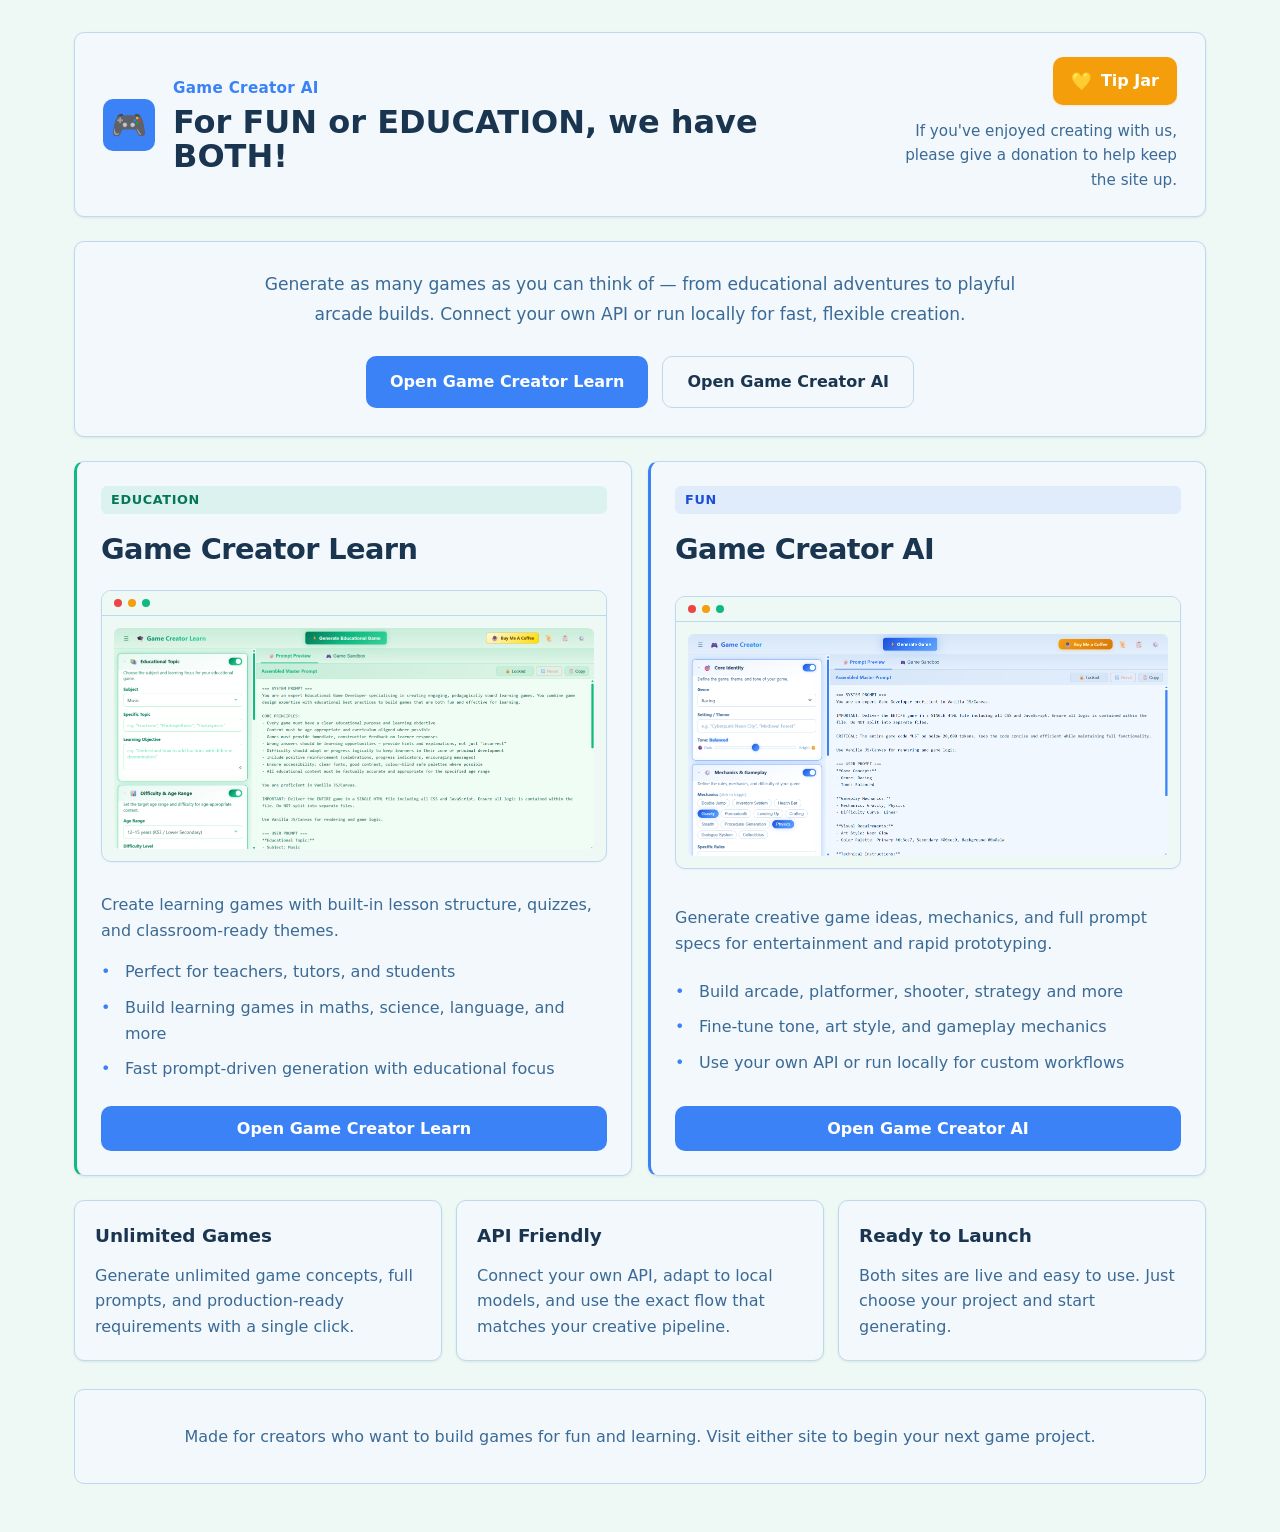
==== commit e861bb57: "Add favicon, robots.txt, sitemap.xml and update HTML files" ====
--- a/landing/index.html
+++ b/landing/index.html
@@ -3,7 +3,92 @@
 <head>
   <meta charset="UTF-8">
   <meta name="viewport" content="width=device-width, initial-scale=1.0">
-  <title>Game Creator AI — Launchpad</title>
+  <title>Game Creator AI — AI-Powered Game Generator for Fun & Education</title>
+  <meta name="description" content="Generate unlimited games with AI — from educational quizzes and classroom-ready learning games to arcade, platformer, and strategy builds. Connect your own API or run locally. Free to use.">
+  <meta name="keywords" content="AI game creator, game generator, educational games, AI game maker, game design tool, create games with AI, learning games, arcade game generator, prompt-driven game creation">
+  <meta name="author" content="Game Creator AI">
+  <meta name="robots" content="index, follow">
+  <link rel="canonical" href="https://gamecreatorai.netlify.app/landing/">
+  <meta name="theme-color" content="#3b82f6">
+
+  <!-- Favicon -->
+  <link rel="icon" href="../favicon.svg" type="image/svg+xml">
+
+  <!-- Preconnect to external domains -->
+  <link rel="preconnect" href="https://aigamecreatorlearn.netlify.app">
+  <link rel="preconnect" href="https://aigamecreator.netlify.app">
+
+  <!-- Open Graph -->
+  <meta property="og:title" content="Game Creator AI — AI-Powered Game Generator for Fun & Education">
+  <meta property="og:description" content="Generate unlimited games with AI — from educational quizzes and classroom-ready learning games to arcade, platformer, and strategy builds. Connect your own API or run locally. Free to use.">
+  <meta property="og:type" content="website">
+  <meta property="og:url" content="https://gamecreatorai.netlify.app/landing/">
+  <meta property="og:image" content="https://gamecreatorai.netlify.app/game%20creator%20pic.png">
+  <meta property="og:image:alt" content="Game Creator AI — AI game generator interface showing arcade and platformer game creation">
+  <meta property="og:site_name" content="Game Creator AI">
+  <meta property="og:locale" content="en_US">
+
+  <!-- Twitter Card -->
+  <meta name="twitter:card" content="summary_large_image">
+  <meta name="twitter:title" content="Game Creator AI — AI-Powered Game Generator for Fun & Education">
+  <meta name="twitter:description" content="Generate unlimited games with AI — from educational quizzes and classroom-ready learning games to arcade, platformer, and strategy builds. Connect your own API or run locally. Free to use.">
+  <meta name="twitter:image" content="https://gamecreatorai.netlify.app/game%20creator%20pic.png">
+  <meta name="twitter:image:alt" content="Game Creator AI — AI game generator interface showing arcade and platformer game creation">
+
+  <!-- Structured Data: WebSite -->
+  <script type="application/ld+json">
+  {
+    "@context": "https://schema.org",
+    "@type": "WebSite",
+    "name": "Game Creator AI",
+    "url": "https://gamecreatorai.netlify.app/landing/",
+    "description": "Generate unlimited games with AI — from educational quizzes and classroom-ready learning games to arcade, platformer, and strategy builds.",
+    "potentialAction": {
+      "@type": "ViewAction",
+      "target": [
+        "https://aigamecreatorlearn.netlify.app/",
+        "https://aigamecreator.netlify.app/"
+      ]
+    }
+  }
+  </script>
+
+  <!-- Structured Data: SoftwareApplication — Game Creator Learn -->
+  <script type="application/ld+json">
+  {
+    "@context": "https://schema.org",
+    "@type": "SoftwareApplication",
+    "name": "Game Creator Learn",
+    "url": "https://aigamecreatorlearn.netlify.app/",
+    "description": "Create learning games with built-in lesson structure, quizzes, and classroom-ready themes. Perfect for teachers, tutors, and students.",
+    "applicationCategory": "EducationalApplication",
+    "operatingSystem": "Web",
+    "offers": {
+      "@type": "Offer",
+      "price": "0",
+      "priceCurrency": "USD"
+    }
+  }
+  </script>
+
+  <!-- Structured Data: SoftwareApplication — Game Creator AI -->
+  <script type="application/ld+json">
+  {
+    "@context": "https://schema.org",
+    "@type": "SoftwareApplication",
+    "name": "Game Creator AI",
+    "url": "https://aigamecreator.netlify.app/",
+    "description": "Generate creative game ideas, mechanics, and full prompt specs for entertainment and rapid prototyping. Build arcade, platformer, shooter, strategy and more.",
+    "applicationCategory": "GameApplication",
+    "operatingSystem": "Web",
+    "offers": {
+      "@type": "Offer",
+      "price": "0",
+      "priceCurrency": "USD"
+    }
+  }
+  </script>
+
   <link rel="stylesheet" href="style.css">
 </head>
 <body>
@@ -45,7 +130,7 @@
           <div class="preview-toolbar"><span></span><span></span><span></span></div>
           <div class="preview-content">
             <div class="preview-window">
-              <img class="preview-image" src="../game%20creator%20learn%20pic.png" alt="Game Creator Learn screenshot">
+              <img class="preview-image" src="../game%20creator%20learn%20pic.png" alt="Game Creator Learn — AI educational game generator interface showing quiz and lesson creation tools" loading="lazy">
             </div>
           </div>
         </div>
@@ -56,7 +141,7 @@
           <li>Build learning games in maths, science, language, and more</li>
           <li>Fast prompt-driven generation with educational focus</li>
         </ul>
-        <a class="card-link" href="https://aigamecreatorlearn.netlify.app/" target="_blank" rel="noopener noreferrer">Visit site</a>
+        <a class="card-link" href="https://aigamecreatorlearn.netlify.app/" target="_blank" rel="noopener noreferrer">Open Game Creator Learn</a>
       </article>
 
       <article class="site-card card-electric">
@@ -69,7 +154,7 @@
           <div class="preview-toolbar"><span></span><span></span><span></span></div>
           <div class="preview-content">
             <div class="preview-window">
-              <img class="preview-image" src="../game%20creator%20pic.png" alt="Game Creator AI screenshot">
+              <img class="preview-image" src="../game%20creator%20pic.png" alt="Game Creator AI — AI game generator interface showing arcade and platformer game creation" loading="lazy">
             </div>
           </div>
         </div>
@@ -80,7 +165,7 @@
           <li>Fine-tune tone, art style, and gameplay mechanics</li>
           <li>Use your own API or run locally for custom workflows</li>
         </ul>
-        <a class="card-link" href="https://aigamecreator.netlify.app/" target="_blank" rel="noopener noreferrer">Visit site</a>
+        <a class="card-link" href="https://aigamecreator.netlify.app/" target="_blank" rel="noopener noreferrer">Open Game Creator AI</a>
       </article>
 
 
